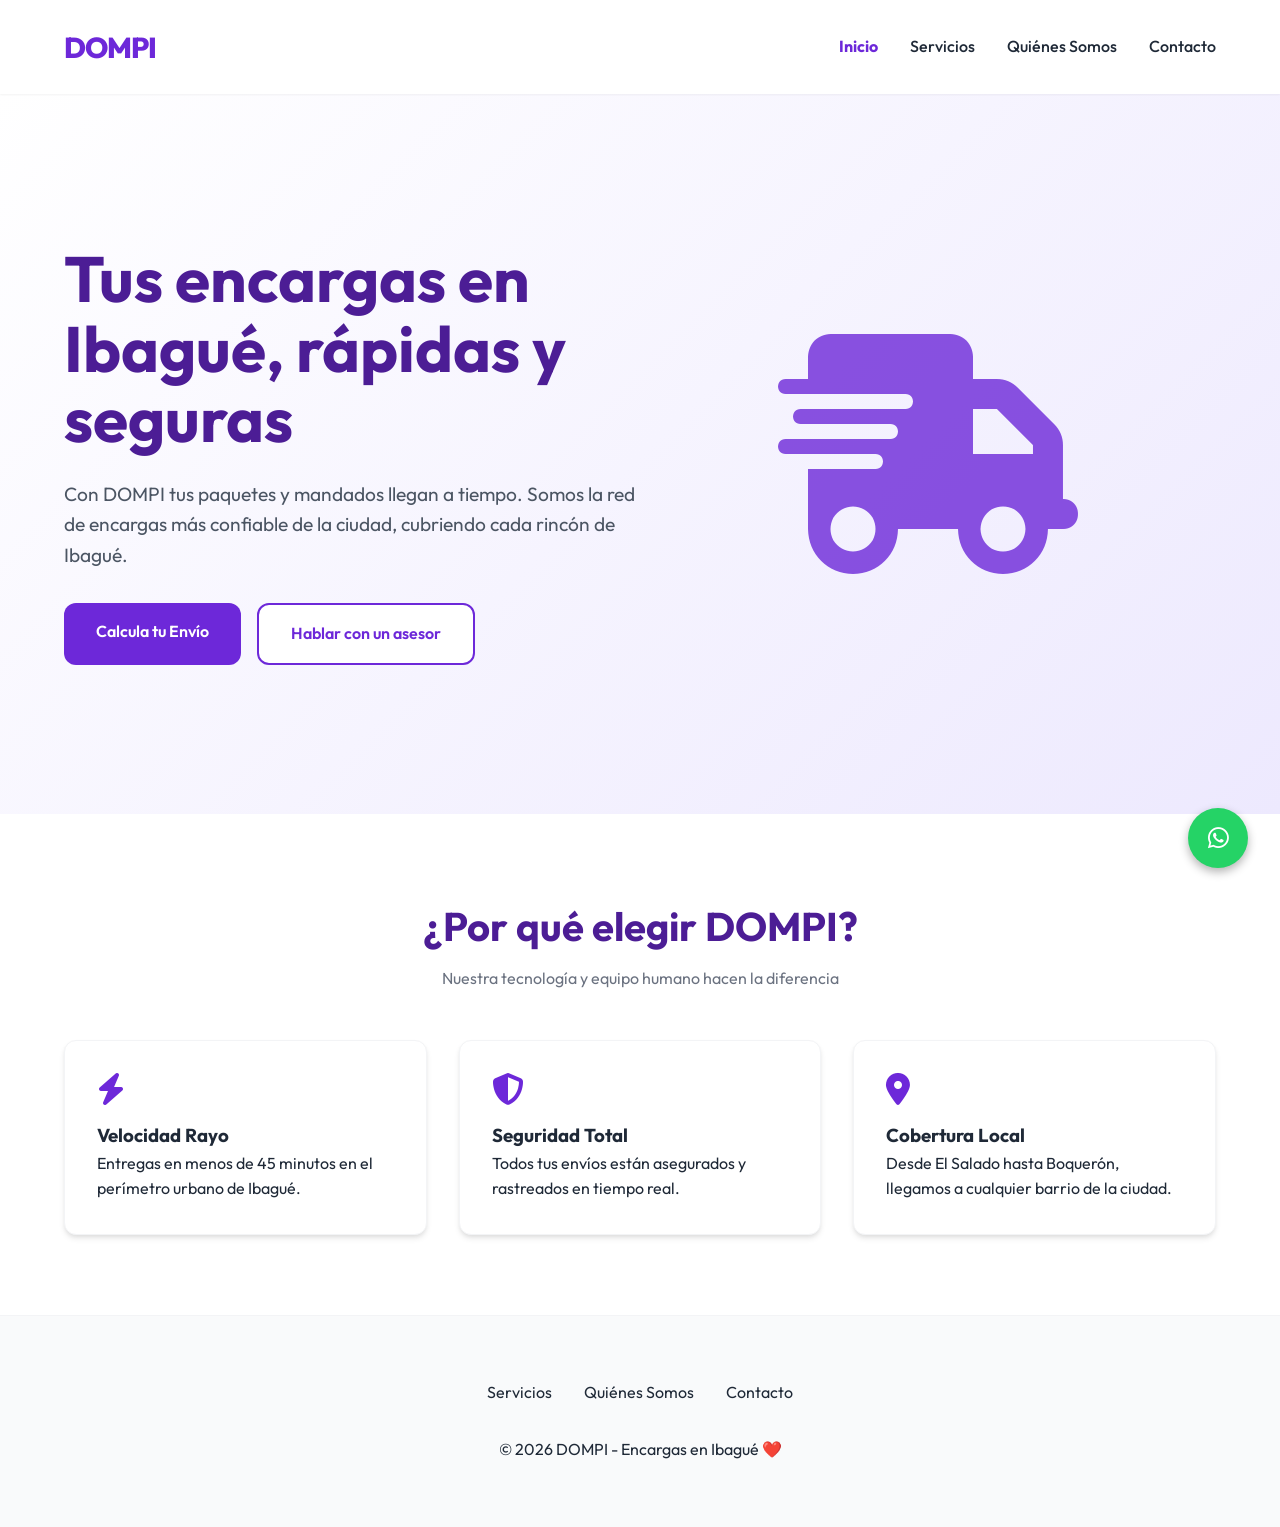
==== index.html @ a29020f2 "dompi" ====
<!DOCTYPE html>
<html lang="es">
<head>
    <meta charset="UTF-8">
    <meta name="viewport" content="width=device-width, initial-scale=1.0">
    <title>DOMPI - Encargas y Domicilios en Ibagué</title>
    <link rel="stylesheet" href="styles.css">
    <link rel="preconnect" href="https://fonts.googleapis.com">
    <link rel="preconnect" href="https://fonts.gstatic.com" crossorigin>
    <link href="https://fonts.googleapis.com/css2?family=Outfit:wght@400;600;800&display=swap" rel="stylesheet">
    <link rel="stylesheet" href="https://cdnjs.cloudflare.com/ajax/libs/font-awesome/6.4.0/css/all.min.css">
</head>
<body>

    <nav>
        <a href="index.html" class="logo">DOMPI</a>
        <ul class="nav-links" id="navLinks">
            <li><a href="index.html" class="active">Inicio</a></li>
            <li><a href="servicios.html">Servicios</a></li>
            <li><a href="quienes-somos.html">Quiénes Somos</a></li>
            <li><a href="contacto.html">Contacto</a></li>
        </ul>
        <div class="menu-toggle" id="menuToggle">
            <span></span>
            <span></span>
            <span></span>
        </div>
    </nav>

    <header class="hero">
        <div class="hero-content">
            <h1>Tus encargas en Ibagué, rápidas y seguras</h1>
            <p>Con DOMPI tus paquetes y mandados llegan a tiempo. Somos la red de encargas más confiable de la ciudad, cubriendo cada rincón de Ibagué.</p>
            <div style="display: flex; gap: 1rem; flex-wrap: wrap;">
                <a href="servicios.html" class="btn">Calcula tu Envío</a>
                <a href="contacto.html" class="btn" style="background: white; color: var(--primary); border: 2px solid var(--primary);">Hablar con un asesor</a>
            </div>
        </div>
        <div class="hero-image">
            <i class="fas fa-shipping-fast" style="font-size: 15rem; color: var(--primary); opacity: 0.8;"></i>
        </div>
    </header>

    <section>
        <div class="section-title">
            <h2>¿Por qué elegir DOMPI?</h2>
            <p>Nuestra tecnología y equipo humano hacen la diferencia</p>
        </div>
        <div class="grid">
            <div class="card">
                <i class="fas fa-bolt" style="color: var(--primary); font-size: 2rem; margin-bottom: 1rem;"></i>
                <h3>Velocidad Rayo</h3>
                <p>Entregas en menos de 45 minutos en el perímetro urbano de Ibagué.</p>
            </div>
            <div class="card">
                <i class="fas fa-shield-alt" style="color: var(--primary); font-size: 2rem; margin-bottom: 1rem;"></i>
                <h3>Seguridad Total</h3>
                <p>Todos tus envíos están asegurados y rastreados en tiempo real.</p>
            </div>
            <div class="card">
                <i class="fas fa-map-marker-alt" style="color: var(--primary); font-size: 2rem; margin-bottom: 1rem;"></i>
                <h3>Cobertura Local</h3>
                <p>Desde El Salado hasta Boquerón, llegamos a cualquier barrio de la ciudad.</p>
            </div>
        </div>
    </section>

    <footer>
        <div class="footer-links">
            <a href="servicios.html" style="text-decoration: none; color: inherit;">Servicios</a>
            <a href="quienes-somos.html" style="text-decoration: none; color: inherit;">Quiénes Somos</a>
            <a href="contacto.html" style="text-decoration: none; color: inherit;">Contacto</a>
        </div>
        <p>&copy; 2026 DOMPI - Encargas en Ibagué ❤️</p>
    </footer>

    <a href="https://wa.me/573170245468" class="whatsapp-float" target="_blank">
        <i class="fab fa-whatsapp"></i>
    </a>

    <script>
        const menuToggle = document.getElementById('menuToggle');
        const navLinks = document.getElementById('navLinks');

        menuToggle.addEventListener('click', () => {
            navLinks.classList.toggle('active');
        });
    </script>
</body>
</html>
---- styles.css ----
:root {
    --primary: #6D28D9;
    --primary-light: #EDE9FE;
    --primary-dark: #4C1D95;
    --white: #FFFFFF;
    --gray-50: #F9FAFB;
    --gray-100: #F3F4F6;
    --gray-800: #1F2937;
    --text: var(--gray-800);
    --transition: all 0.3s ease;
    --shadow: 0 4px 6px -1px rgba(0, 0, 0, 0.1), 0 2px 4px -1px rgba(0, 0, 0, 0.06);
    --radius: 12px;
}

* {
    margin: 0;
    padding: 0;
    box-sizing: border-box;
    font-family: 'Outfit', -apple-system, BlinkMacSystemFont, "Segoe UI", Roboto, sans-serif;
}

body {
    background-color: var(--white);
    color: var(--text);
    line-height: 1.6;
    overflow-x: hidden;
}

nav {
    display: flex;
    justify-content: space-between;
    align-items: center;
    padding: 1.5rem 5%;
    background: rgba(255, 255, 255, 0.8);
    backdrop-filter: blur(10px);
    position: sticky;
    top: 0;
    z-index: 1000;
    box-shadow: 0 1px 2px rgba(0, 0, 0, 0.05);
}

.logo {
    font-size: 1.8rem;
    font-weight: 800;
    color: var(--primary);
    text-decoration: none;
    letter-spacing: -1px;
}

.nav-links {
    display: flex;
    gap: 2rem;
    list-style: none;
}

.nav-links a {
    text-decoration: none;
    color: var(--text);
    font-weight: 500;
    transition: var(--transition);
}

.nav-links a:hover {
    color: var(--primary);
}

.nav-links a.active {
    color: var(--primary);
    font-weight: 700;
}

.menu-toggle {
    display: none;
    flex-direction: column;
    gap: 5px;
    cursor: pointer;
}

.menu-toggle span {
    width: 25px;
    height: 3px;
    background-color: var(--primary);
    border-radius: 2px;
    transition: var(--transition);
}

.hero {
    display: flex;
    align-items: center;
    justify-content: space-between;
    padding: 4rem 5%;
    min-height: 80vh;
    background: linear-gradient(135deg, var(--white) 0%, var(--primary-light) 100%);
}

.hero-content {
    flex: 1;
    max-width: 600px;
}

.hero-content h1 {
    font-size: 4rem;
    line-height: 1.1;
    margin-bottom: 1.5rem;
    color: var(--primary-dark);
}

.hero-content p {
    font-size: 1.2rem;
    margin-bottom: 2rem;
    color: #4B5563;
}

.btn {
    display: inline-block;
    padding: 1rem 2rem;
    background-color: var(--primary);
    color: var(--white);
    text-decoration: none;
    border-radius: var(--radius);
    font-weight: 600;
    transition: var(--transition);
    border: none;
    cursor: pointer;
}

.btn:hover {
    background-color: var(--primary-dark);
    transform: translateY(-2px);
    box-shadow: 0 10px 15px -3px rgba(109, 40, 217, 0.3);
}

.hero-image {
    flex: 1;
    display: flex;
    justify-content: center;
}

.hero-image img {
    max-width: 100%;
    height: auto;
    filter: drop-shadow(0 20px 30px rgba(109, 40, 217, 0.2));
}

section {
    padding: 5rem 5%;
}

.section-title {
    text-align: center;
    margin-bottom: 3rem;
}

.section-title h2 {
    font-size: 2.5rem;
    color: var(--primary-dark);
    margin-bottom: 0.5rem;
}

.section-title p {
    color: #6B7280;
}

.grid {
    display: grid;
    grid-template-columns: repeat(auto-fit, minmax(300px, 1fr));
    gap: 2rem;
}

.card {
    background: var(--white);
    padding: 2rem;
    border-radius: var(--radius);
    box-shadow: var(--shadow);
    transition: var(--transition);
    border: 1px solid var(--gray-100);
}

.card:hover {
    transform: translateY(-5px);
    border-color: var(--primary-light);
}

.calculator-container {
    max-width: 800px;
    margin: 0 auto;
    background: var(--primary-light);
    padding: 3rem;
    border-radius: 20px;
}

.form-group {
    margin-bottom: 1.5rem;
}

.form-group label {
    display: block;
    margin-bottom: 0.5rem;
    font-weight: 600;
}

.form-control {
    width: 100%;
    padding: 1rem;
    border: 2px solid transparent;
    border-radius: var(--radius);
    font-size: 1rem;
    transition: var(--transition);
}

.form-control:focus {
    outline: none;
    border-color: var(--primary);
}

.box-options {
    display: grid;
    grid-template-columns: repeat(3, 1fr);
    gap: 1rem;
    margin-bottom: 2rem;
}

.box-option {
    border: 2px solid var(--white);
    background: var(--white);
    padding: 1rem;
    text-align: center;
    border-radius: var(--radius);
    cursor: pointer;
    transition: var(--transition);
}

.box-option.selected {
    border-color: var(--primary);
    background: var(--primary-light);
}

.box-option i {
    font-size: 2rem;
    display: block;
    margin-bottom: 0.5rem;
    color: var(--primary);
}

.result {
    margin-top: 2rem;
    padding: 2rem;
    background: var(--primary);
    color: var(--white);
    border-radius: var(--radius);
    text-align: center;
}

.result-price {
    font-size: 2.5rem;
    font-weight: 800;
    margin: 0.5rem 0;
}

/* Footer */
footer {
    background: var(--gray-50);
    padding: 4rem 5%;
    text-align: center;
    border-top: 1px solid var(--gray-100);
}

.footer-links {
    display: flex;
    justify-content: center;
    gap: 2rem;
    margin-bottom: 2rem;
}

.whatsapp-float {
    position: fixed;
    bottom: 2rem;
    right: 2rem;
    background: #25D366;
    color: white;
    width: 60px;
    height: 60px;
    border-radius: 50%;
    display: flex;
    align-items: center;
    justify-content: center;
    font-size: 1.5rem;
    box-shadow: 0 4px 10px rgba(0, 0, 0, 0.3);
    text-decoration: none;
    z-index: 1000;
    transition: var(--transition);
}

.whatsapp-float:hover {
    transform: scale(1.1);
}

@media (max-width: 768px) {
    .nav-links {
        display: none;
        position: absolute;
        top: 100%;
        left: 0;
        width: 100%;
        background: var(--white);
        flex-direction: column;
        padding: 2rem;
        gap: 1.5rem;
        text-align: center;
        box-shadow: 0 10px 15px rgba(0, 0, 0, 0.05);
    }

    .nav-links.active {
        display: flex;
    }

    .menu-toggle {
        display: flex;
    }

    .hero {
        flex-direction: column;
        text-align: center;
        padding-top: 2rem;
    }

    .hero-content h1 {
        font-size: 2.8rem;
    }

    .hero-image {
        margin-top: 3rem;
    }

    .box-options {
        grid-template-columns: 1fr;
    }
}
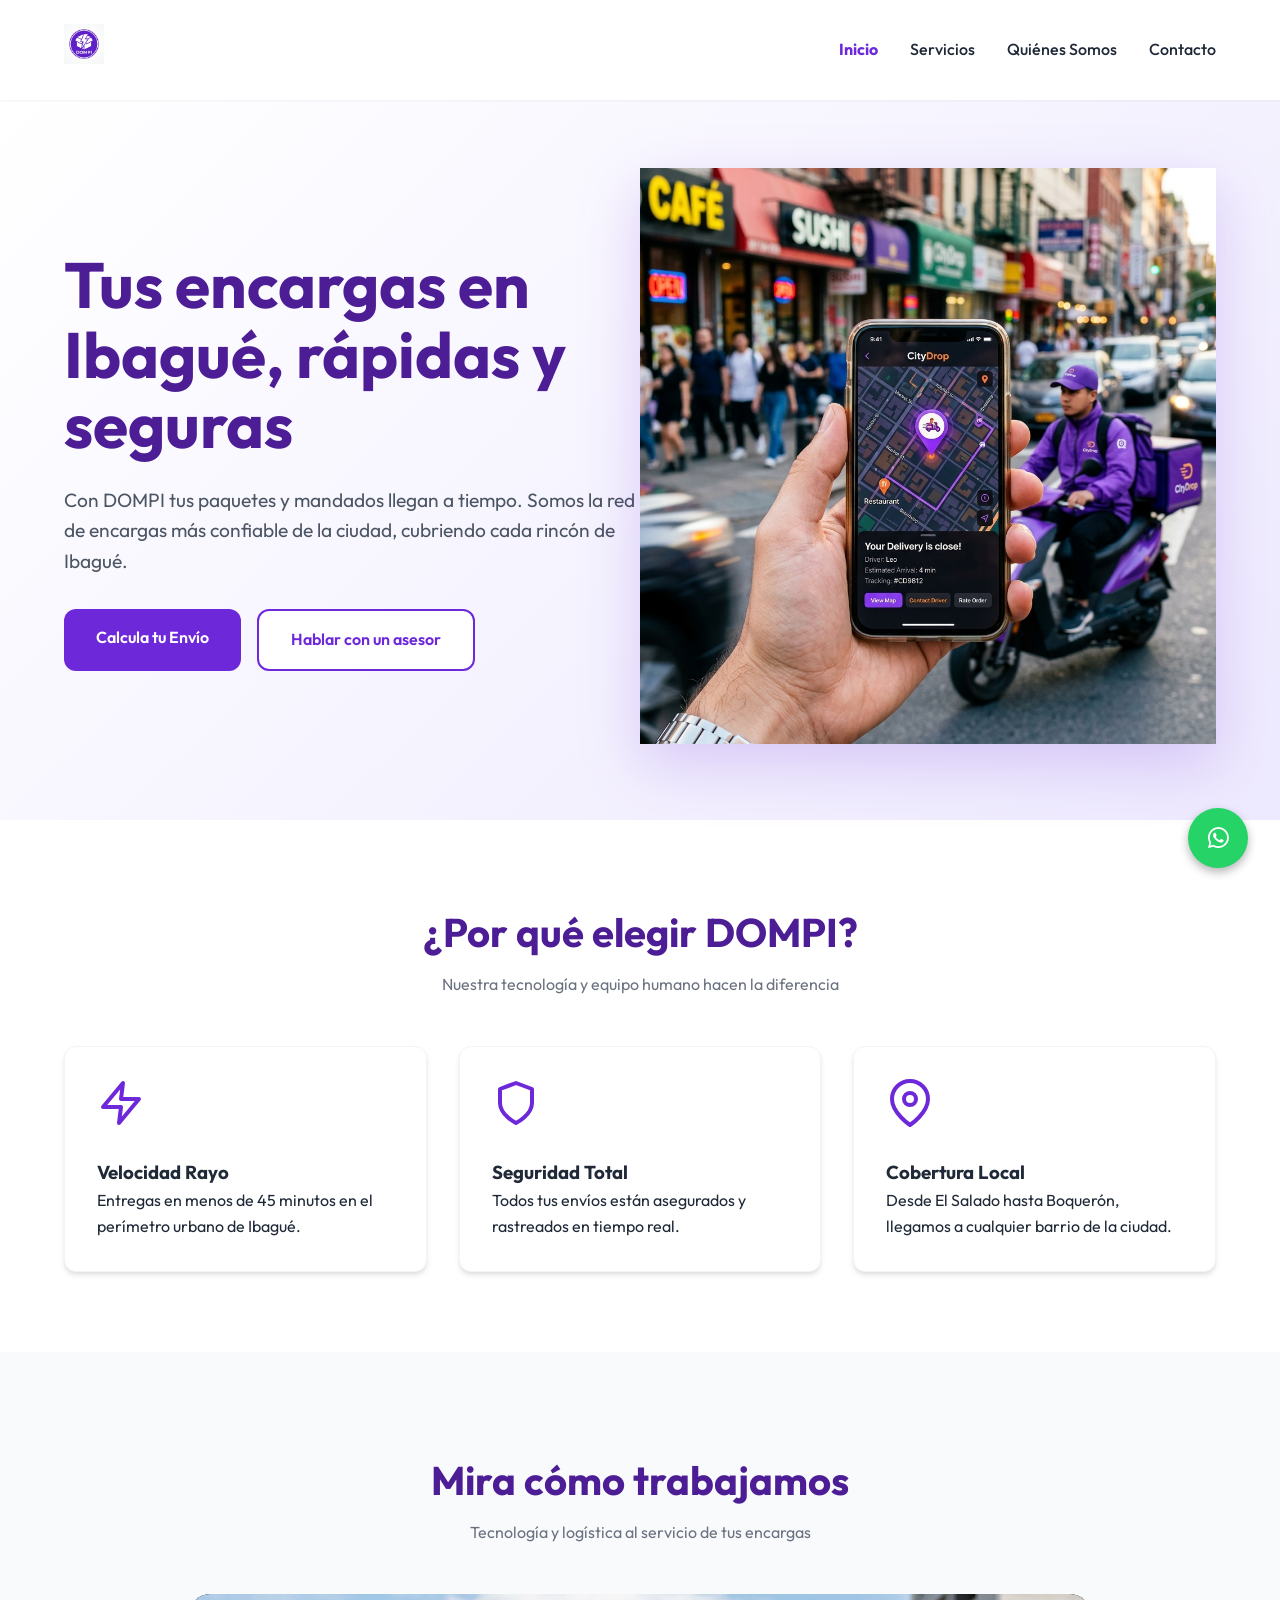
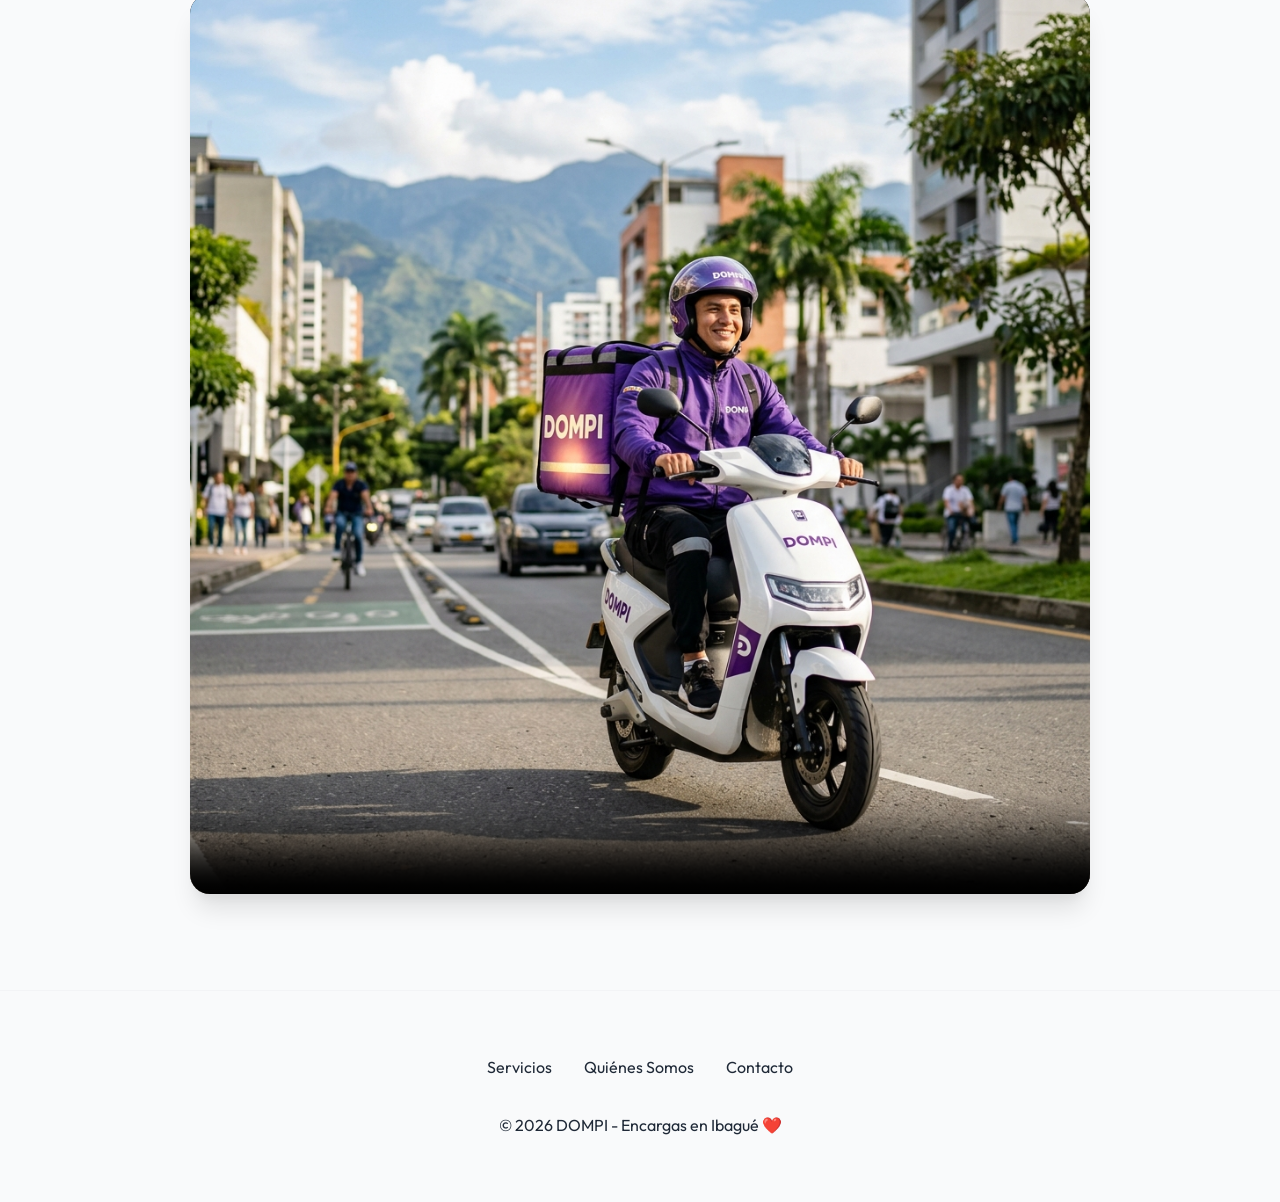
==== commit 59665948: "videos" ====
--- a/index.html
+++ b/index.html
@@ -4,16 +4,21 @@
     <meta charset="UTF-8">
     <meta name="viewport" content="width=device-width, initial-scale=1.0">
     <title>DOMPI - Encargas y Domicilios en Ibagué</title>
+    <link rel="stylesheet" href="style-guide.css">
     <link rel="stylesheet" href="styles.css">
     <link rel="preconnect" href="https://fonts.googleapis.com">
     <link rel="preconnect" href="https://fonts.gstatic.com" crossorigin>
     <link href="https://fonts.googleapis.com/css2?family=Outfit:wght@400;600;800&display=swap" rel="stylesheet">
     <link rel="stylesheet" href="https://cdnjs.cloudflare.com/ajax/libs/font-awesome/6.4.0/css/all.min.css">
+    <link rel="icon" type="image/png" href="brand/favicon-512.png">
+    <link rel="apple-touch-icon" href="brand/favicon-512.png">
 </head>
 <body>
 
     <nav>
-        <a href="index.html" class="logo">DOMPI</a>
+        <a href="index.html" class="logo">
+            <img src="brand/logo.png" alt="DOMPI" style="height: 40px;">
+        </a>
         <ul class="nav-links" id="navLinks">
             <li><a href="index.html" class="active">Inicio</a></li>
             <li><a href="servicios.html">Servicios</a></li>
@@ -37,7 +42,10 @@
             </div>
         </div>
         <div class="hero-image">
-            <i class="fas fa-shipping-fast" style="font-size: 15rem; color: var(--primary); opacity: 0.8;"></i>
+            <picture>
+                <source media="(max-width: 768px)" srcset="images/hero-mobile.png">
+                <img src="images/hero-desktop.png" alt="Repartidor DOMPI">
+            </picture>
         </div>
     </header>
 
@@ -48,20 +56,33 @@
         </div>
         <div class="grid">
             <div class="card">
-                <i class="fas fa-bolt" style="color: var(--primary); font-size: 2rem; margin-bottom: 1rem;"></i>
+                <img src="images/icon-fast.svg" alt="Velocidad" class="card-icon">
                 <h3>Velocidad Rayo</h3>
                 <p>Entregas en menos de 45 minutos en el perímetro urbano de Ibagué.</p>
             </div>
             <div class="card">
-                <i class="fas fa-shield-alt" style="color: var(--primary); font-size: 2rem; margin-bottom: 1rem;"></i>
+                <img src="images/icon-secure.svg" alt="Seguridad" class="card-icon">
                 <h3>Seguridad Total</h3>
                 <p>Todos tus envíos están asegurados y rastreados en tiempo real.</p>
             </div>
             <div class="card">
-                <i class="fas fa-map-marker-alt" style="color: var(--primary); font-size: 2rem; margin-bottom: 1rem;"></i>
+                <img src="images/icon-local.svg" alt="Cobertura" class="card-icon">
                 <h3>Cobertura Local</h3>
                 <p>Desde El Salado hasta Boquerón, llegamos a cualquier barrio de la ciudad.</p>
             </div>
+        </div>
+    </section>
+    
+    <section class="video-section">
+        <div class="section-title">
+            <h2>Mira cómo trabajamos</h2>
+            <p>Tecnología y logística al servicio de tus encargas</p>
+        </div>
+        <div class="video-container">
+            <video width="100%" height="auto" controls poster="images/hero-desktop.png">
+                <source src="video/promo-video.mp4" type="video/mp4">
+                Tu navegador no soporta el formato de video.
+            </video>
         </div>
     </section>
 
--- a/style-guide.css
+++ b/style-guide.css
@@ -0,0 +1,45 @@
+/* 
+   DOMPI - Gua de Estilos
+   Este archivo contiene los tokens de diseo y variables principales.
+*/
+
+:root {
+    /* Paleta de Colores */
+    --primary: #6D28D9;
+    --primary-light: #EDE9FE;
+    --primary-dark: #4C1D95;
+    --accent: #F59E0B;
+    --white: #FFFFFF;
+    --gray-50: #F9FAFB;
+    --gray-100: #F3F4F6;
+    --gray-200: #E5E7EB;
+    --gray-800: #1F2937;
+    --text: var(--gray-800);
+    --text-muted: #6B7280;
+
+    /* Tipografa */
+    --font-main: 'Outfit', -apple-system, BlinkMacSystemFont, "Segoe UI", Roboto, sans-serif;
+    
+    /* Espaciado y Radio */
+    --radius: 12px;
+    --radius-lg: 20px;
+    --space-sm: 1rem;
+    --space-md: 2rem;
+    --space-lg: 4rem;
+
+    /* Sombras */
+    --shadow-sm: 0 1px 2px rgba(0, 0, 0, 0.05);
+    --shadow-md: 0 4px 6px -1px rgba(0, 0, 0, 0.1), 0 2px 4px -1px rgba(0, 0, 0, 0.06);
+    --shadow-lg: 0 20px 25px -5px rgba(0, 0, 0, 0.1), 0 10px 10px -5px rgba(0, 0, 0, 0.04);
+
+    /* Transiciones */
+    --transition: all 0.3s ease;
+}
+
+/* Importacin de Google Fonts (asegurar disponibilidad) */
+@import url('https://fonts.googleapis.com/css2?family=Outfit:wght@400;600;800&display=swap');
+
+/* Utilidades de Texto */
+.text-primary { color: var(--primary); }
+.bg-primary { background-color: var(--primary); }
+.font-bold { font-weight: 800; }
--- a/styles.css
+++ b/styles.css
@@ -293,6 +293,31 @@
 
 .whatsapp-float:hover {
     transform: scale(1.1);
+}
+
+.card-icon {
+    width: 48px;
+    height: 48px;
+    margin-bottom: 1.5rem;
+}
+
+.video-section {
+    background: var(--gray-50);
+    padding: 6rem 5%;
+}
+
+.video-container {
+    max-width: 900px;
+    margin: 0 auto;
+    border-radius: var(--radius-lg);
+    overflow: hidden;
+    box-shadow: var(--shadow-lg);
+    background: #000;
+    line-height: 0;
+}
+
+.video-container iframe {
+    border: none;
 }
 
 @media (max-width: 768px) {
